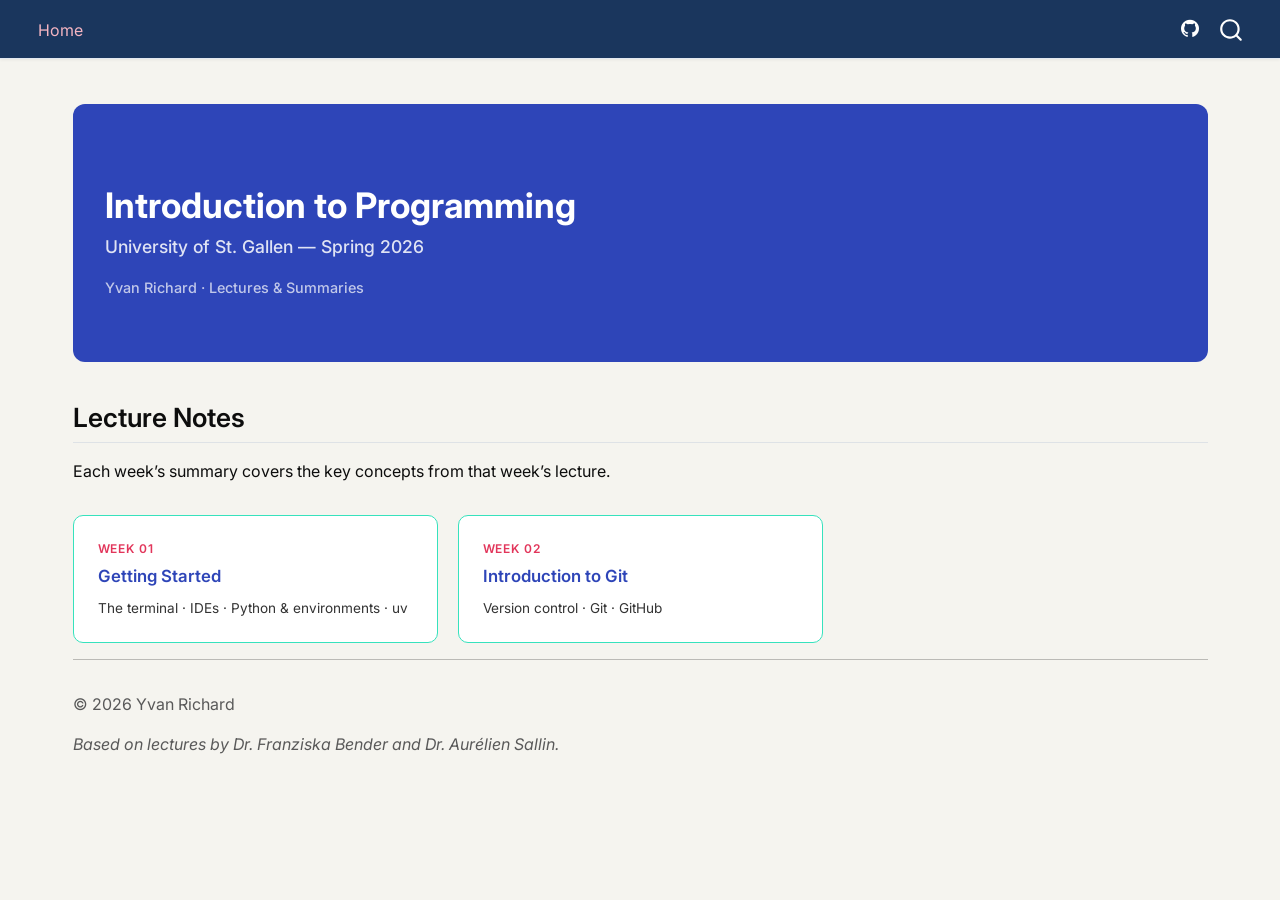
==== docs/index.html @ f4c9ec41 "quarto render" ====
<!DOCTYPE html>
<html xmlns="http://www.w3.org/1999/xhtml" lang="en" xml:lang="en"><head>

<meta charset="utf-8">
<meta name="generator" content="quarto-1.8.27">

<meta name="viewport" content="width=device-width, initial-scale=1.0, user-scalable=yes">


<title>index</title>
<style>
code{white-space: pre-wrap;}
span.smallcaps{font-variant: small-caps;}
div.columns{display: flex; gap: min(4vw, 1.5em);}
div.column{flex: auto; overflow-x: auto;}
div.hanging-indent{margin-left: 1.5em; text-indent: -1.5em;}
ul.task-list{list-style: none;}
ul.task-list li input[type="checkbox"] {
  width: 0.8em;
  margin: 0 0.8em 0.2em -1em; /* quarto-specific, see https://github.com/quarto-dev/quarto-cli/issues/4556 */ 
  vertical-align: middle;
}
</style>


<script src="site_libs/quarto-nav/quarto-nav.js"></script>
<script src="site_libs/quarto-nav/headroom.min.js"></script>
<script src="site_libs/clipboard/clipboard.min.js"></script>
<script src="site_libs/quarto-search/autocomplete.umd.js"></script>
<script src="site_libs/quarto-search/fuse.min.js"></script>
<script src="site_libs/quarto-search/quarto-search.js"></script>
<meta name="quarto:offset" content="./">
<script src="site_libs/quarto-html/quarto.js" type="module"></script>
<script src="site_libs/quarto-html/tabsets/tabsets.js" type="module"></script>
<script src="site_libs/quarto-html/axe/axe-check.js" type="module"></script>
<script src="site_libs/quarto-html/popper.min.js"></script>
<script src="site_libs/quarto-html/tippy.umd.min.js"></script>
<script src="site_libs/quarto-html/anchor.min.js"></script>
<link href="site_libs/quarto-html/tippy.css" rel="stylesheet">
<link href="site_libs/quarto-html/quarto-syntax-highlighting-8b4baf804e461d9b72633f0de59a0cac.css" rel="stylesheet" id="quarto-text-highlighting-styles">
<script src="site_libs/bootstrap/bootstrap.min.js"></script>
<link href="site_libs/bootstrap/bootstrap-icons.css" rel="stylesheet">
<link href="site_libs/bootstrap/bootstrap-b1010f415b9c85e6efbf73f098e0bb0a.min.css" rel="stylesheet" append-hash="true" id="quarto-bootstrap" data-mode="light">
<script id="quarto-search-options" type="application/json">{
  "location": "navbar",
  "copy-button": false,
  "collapse-after": 3,
  "panel-placement": "end",
  "type": "overlay",
  "limit": 50,
  "keyboard-shortcut": [
    "f",
    "/",
    "s"
  ],
  "show-item-context": false,
  "language": {
    "search-no-results-text": "No results",
    "search-matching-documents-text": "matching documents",
    "search-copy-link-title": "Copy link to search",
    "search-hide-matches-text": "Hide additional matches",
    "search-more-match-text": "more match in this document",
    "search-more-matches-text": "more matches in this document",
    "search-clear-button-title": "Clear",
    "search-text-placeholder": "",
    "search-detached-cancel-button-title": "Cancel",
    "search-submit-button-title": "Submit",
    "search-label": "Search"
  }
}</script>


</head>

<body class="nav-fixed quarto-light">

<div id="quarto-search-results"></div>
  <header id="quarto-header" class="headroom fixed-top">
    <nav class="navbar navbar-expand-lg " data-bs-theme="dark">
      <div class="navbar-container container-fluid">
            <div id="quarto-search" class="" title="Search"></div>
          <button class="navbar-toggler" type="button" data-bs-toggle="collapse" data-bs-target="#navbarCollapse" aria-controls="navbarCollapse" role="menu" aria-expanded="false" aria-label="Toggle navigation" onclick="if (window.quartoToggleHeadroom) { window.quartoToggleHeadroom(); }">
  <span class="navbar-toggler-icon"></span>
</button>
          <div class="collapse navbar-collapse" id="navbarCollapse">
            <ul class="navbar-nav navbar-nav-scroll me-auto">
  <li class="nav-item">
    <a class="nav-link active" href="./index.html" aria-current="page"> 
<span class="menu-text">Home</span></a>
  </li>  
</ul>
            <ul class="navbar-nav navbar-nav-scroll ms-auto">
  <li class="nav-item compact">
    <a class="nav-link" href="https://github.com/YVYX04/intro_to_programming"> <i class="bi bi-github" role="img" aria-label="GitHub">
</i> 
<span class="menu-text"></span></a>
  </li>  
</ul>
          </div> <!-- /navcollapse -->
            <div class="quarto-navbar-tools">
</div>
      </div> <!-- /container-fluid -->
    </nav>
</header>
<!-- content -->
<div id="quarto-content" class="quarto-container page-columns page-rows-contents page-layout-full page-navbar">
<!-- sidebar -->
<!-- margin-sidebar -->
    
<!-- main -->
<main class="content column-page" id="quarto-document-content"><header id="title-block-header" class="quarto-title-block"></header>




<section id="introduction-to-programming" class="level1 course-hero">
<h1>Introduction to Programming</h1>
<div class="subtitle">
<p>University of St.&nbsp;Gallen — Spring 2026</p>
</div>
<div class="meta">
<p>Yvan Richard · Lectures &amp; Summaries</p>
</div>
</section>
<section id="lecture-notes" class="level2">
<h2 class="anchored" data-anchor-id="lecture-notes">Lecture Notes</h2>
<p>Each week’s summary covers the key concepts from that week’s lecture.</p>
<div class="lecture-grid">
<p><a class="lecture-card" href="lectures/week_01/summary_01.html"> <span class="week-label">Week 01</span> <span class="week-title">Getting Started</span> <span class="week-topics">The terminal · IDEs · Python &amp; environments · uv</span> </a> <a class="lecture-card" href="lectures/week_02/summary_02.html"> <span class="week-label">Week 02</span> <span class="week-title">Introduction to Git</span> <span class="week-topics">Version control · Git · GitHub</span> </a></p>
</div>
<hr>
<div style="font-size: 1rem; color: #595959; margin-top: 2rem;">
<p>© 2026 Yvan Richard</p>
<p><em>Based on lectures by Dr.&nbsp;Franziska Bender and Dr.&nbsp;Aurélien Sallin.</em></p>
</div>


</section>

</main> <!-- /main -->
<script id="quarto-html-after-body" type="application/javascript">
  window.document.addEventListener("DOMContentLoaded", function (event) {
    const icon = "";
    const anchorJS = new window.AnchorJS();
    anchorJS.options = {
      placement: 'right',
      icon: icon
    };
    anchorJS.add('.anchored');
    const isCodeAnnotation = (el) => {
      for (const clz of el.classList) {
        if (clz.startsWith('code-annotation-')) {                     
          return true;
        }
      }
      return false;
    }
    const onCopySuccess = function(e) {
      // button target
      const button = e.trigger;
      // don't keep focus
      button.blur();
      // flash "checked"
      button.classList.add('code-copy-button-checked');
      var currentTitle = button.getAttribute("title");
      button.setAttribute("title", "Copied!");
      let tooltip;
      if (window.bootstrap) {
        button.setAttribute("data-bs-toggle", "tooltip");
        button.setAttribute("data-bs-placement", "left");
        button.setAttribute("data-bs-title", "Copied!");
        tooltip = new bootstrap.Tooltip(button, 
          { trigger: "manual", 
            customClass: "code-copy-button-tooltip",
            offset: [0, -8]});
        tooltip.show();    
      }
      setTimeout(function() {
        if (tooltip) {
          tooltip.hide();
          button.removeAttribute("data-bs-title");
          button.removeAttribute("data-bs-toggle");
          button.removeAttribute("data-bs-placement");
        }
        button.setAttribute("title", currentTitle);
        button.classList.remove('code-copy-button-checked');
      }, 1000);
      // clear code selection
      e.clearSelection();
    }
    const getTextToCopy = function(trigger) {
      const outerScaffold = trigger.parentElement.cloneNode(true);
      const codeEl = outerScaffold.querySelector('code');
      for (const childEl of codeEl.children) {
        if (isCodeAnnotation(childEl)) {
          childEl.remove();
        }
      }
      return codeEl.innerText;
    }
    const clipboard = new window.ClipboardJS('.code-copy-button:not([data-in-quarto-modal])', {
      text: getTextToCopy
    });
    clipboard.on('success', onCopySuccess);
    if (window.document.getElementById('quarto-embedded-source-code-modal')) {
      const clipboardModal = new window.ClipboardJS('.code-copy-button[data-in-quarto-modal]', {
        text: getTextToCopy,
        container: window.document.getElementById('quarto-embedded-source-code-modal')
      });
      clipboardModal.on('success', onCopySuccess);
    }
      var localhostRegex = new RegExp(/^(?:http|https):\/\/localhost\:?[0-9]*\//);
      var mailtoRegex = new RegExp(/^mailto:/);
        var filterRegex = new RegExp('/' + window.location.host + '/');
      var isInternal = (href) => {
          return filterRegex.test(href) || localhostRegex.test(href) || mailtoRegex.test(href);
      }
      // Inspect non-navigation links and adorn them if external
     var links = window.document.querySelectorAll('a[href]:not(.nav-link):not(.navbar-brand):not(.toc-action):not(.sidebar-link):not(.sidebar-item-toggle):not(.pagination-link):not(.no-external):not([aria-hidden]):not(.dropdown-item):not(.quarto-navigation-tool):not(.about-link)');
      for (var i=0; i<links.length; i++) {
        const link = links[i];
        if (!isInternal(link.href)) {
          // undo the damage that might have been done by quarto-nav.js in the case of
          // links that we want to consider external
          if (link.dataset.originalHref !== undefined) {
            link.href = link.dataset.originalHref;
          }
        }
      }
    function tippyHover(el, contentFn, onTriggerFn, onUntriggerFn) {
      const config = {
        allowHTML: true,
        maxWidth: 500,
        delay: 100,
        arrow: false,
        appendTo: function(el) {
            return el.parentElement;
        },
        interactive: true,
        interactiveBorder: 10,
        theme: 'quarto',
        placement: 'bottom-start',
      };
      if (contentFn) {
        config.content = contentFn;
      }
      if (onTriggerFn) {
        config.onTrigger = onTriggerFn;
      }
      if (onUntriggerFn) {
        config.onUntrigger = onUntriggerFn;
      }
      window.tippy(el, config); 
    }
    const noterefs = window.document.querySelectorAll('a[role="doc-noteref"]');
    for (var i=0; i<noterefs.length; i++) {
      const ref = noterefs[i];
      tippyHover(ref, function() {
        // use id or data attribute instead here
        let href = ref.getAttribute('data-footnote-href') || ref.getAttribute('href');
        try { href = new URL(href).hash; } catch {}
        const id = href.replace(/^#\/?/, "");
        const note = window.document.getElementById(id);
        if (note) {
          return note.innerHTML;
        } else {
          return "";
        }
      });
    }
    const xrefs = window.document.querySelectorAll('a.quarto-xref');
    const processXRef = (id, note) => {
      // Strip column container classes
      const stripColumnClz = (el) => {
        el.classList.remove("page-full", "page-columns");
        if (el.children) {
          for (const child of el.children) {
            stripColumnClz(child);
          }
        }
      }
      stripColumnClz(note)
      if (id === null || id.startsWith('sec-')) {
        // Special case sections, only their first couple elements
        const container = document.createElement("div");
        if (note.children && note.children.length > 2) {
          container.appendChild(note.children[0].cloneNode(true));
          for (let i = 1; i < note.children.length; i++) {
            const child = note.children[i];
            if (child.tagName === "P" && child.innerText === "") {
              continue;
            } else {
              container.appendChild(child.cloneNode(true));
              break;
            }
          }
          if (window.Quarto?.typesetMath) {
            window.Quarto.typesetMath(container);
          }
          return container.innerHTML
        } else {
          if (window.Quarto?.typesetMath) {
            window.Quarto.typesetMath(note);
          }
          return note.innerHTML;
        }
      } else {
        // Remove any anchor links if they are present
        const anchorLink = note.querySelector('a.anchorjs-link');
        if (anchorLink) {
          anchorLink.remove();
        }
        if (window.Quarto?.typesetMath) {
          window.Quarto.typesetMath(note);
        }
        if (note.classList.contains("callout")) {
          return note.outerHTML;
        } else {
          return note.innerHTML;
        }
      }
    }
    for (var i=0; i<xrefs.length; i++) {
      const xref = xrefs[i];
      tippyHover(xref, undefined, function(instance) {
        instance.disable();
        let url = xref.getAttribute('href');
        let hash = undefined; 
        if (url.startsWith('#')) {
          hash = url;
        } else {
          try { hash = new URL(url).hash; } catch {}
        }
        if (hash) {
          const id = hash.replace(/^#\/?/, "");
          const note = window.document.getElementById(id);
          if (note !== null) {
            try {
              const html = processXRef(id, note.cloneNode(true));
              instance.setContent(html);
            } finally {
              instance.enable();
              instance.show();
            }
          } else {
            // See if we can fetch this
            fetch(url.split('#')[0])
            .then(res => res.text())
            .then(html => {
              const parser = new DOMParser();
              const htmlDoc = parser.parseFromString(html, "text/html");
              const note = htmlDoc.getElementById(id);
              if (note !== null) {
                const html = processXRef(id, note);
                instance.setContent(html);
              } 
            }).finally(() => {
              instance.enable();
              instance.show();
            });
          }
        } else {
          // See if we can fetch a full url (with no hash to target)
          // This is a special case and we should probably do some content thinning / targeting
          fetch(url)
          .then(res => res.text())
          .then(html => {
            const parser = new DOMParser();
            const htmlDoc = parser.parseFromString(html, "text/html");
            const note = htmlDoc.querySelector('main.content');
            if (note !== null) {
              // This should only happen for chapter cross references
              // (since there is no id in the URL)
              // remove the first header
              if (note.children.length > 0 && note.children[0].tagName === "HEADER") {
                note.children[0].remove();
              }
              const html = processXRef(null, note);
              instance.setContent(html);
            } 
          }).finally(() => {
            instance.enable();
            instance.show();
          });
        }
      }, function(instance) {
      });
    }
        let selectedAnnoteEl;
        const selectorForAnnotation = ( cell, annotation) => {
          let cellAttr = 'data-code-cell="' + cell + '"';
          let lineAttr = 'data-code-annotation="' +  annotation + '"';
          const selector = 'span[' + cellAttr + '][' + lineAttr + ']';
          return selector;
        }
        const selectCodeLines = (annoteEl) => {
          const doc = window.document;
          const targetCell = annoteEl.getAttribute("data-target-cell");
          const targetAnnotation = annoteEl.getAttribute("data-target-annotation");
          const annoteSpan = window.document.querySelector(selectorForAnnotation(targetCell, targetAnnotation));
          const lines = annoteSpan.getAttribute("data-code-lines").split(",");
          const lineIds = lines.map((line) => {
            return targetCell + "-" + line;
          })
          let top = null;
          let height = null;
          let parent = null;
          if (lineIds.length > 0) {
              //compute the position of the single el (top and bottom and make a div)
              const el = window.document.getElementById(lineIds[0]);
              top = el.offsetTop;
              height = el.offsetHeight;
              parent = el.parentElement.parentElement;
            if (lineIds.length > 1) {
              const lastEl = window.document.getElementById(lineIds[lineIds.length - 1]);
              const bottom = lastEl.offsetTop + lastEl.offsetHeight;
              height = bottom - top;
            }
            if (top !== null && height !== null && parent !== null) {
              // cook up a div (if necessary) and position it 
              let div = window.document.getElementById("code-annotation-line-highlight");
              if (div === null) {
                div = window.document.createElement("div");
                div.setAttribute("id", "code-annotation-line-highlight");
                div.style.position = 'absolute';
                parent.appendChild(div);
              }
              div.style.top = top - 2 + "px";
              div.style.height = height + 4 + "px";
              div.style.left = 0;
              let gutterDiv = window.document.getElementById("code-annotation-line-highlight-gutter");
              if (gutterDiv === null) {
                gutterDiv = window.document.createElement("div");
                gutterDiv.setAttribute("id", "code-annotation-line-highlight-gutter");
                gutterDiv.style.position = 'absolute';
                const codeCell = window.document.getElementById(targetCell);
                const gutter = codeCell.querySelector('.code-annotation-gutter');
                gutter.appendChild(gutterDiv);
              }
              gutterDiv.style.top = top - 2 + "px";
              gutterDiv.style.height = height + 4 + "px";
            }
            selectedAnnoteEl = annoteEl;
          }
        };
        const unselectCodeLines = () => {
          const elementsIds = ["code-annotation-line-highlight", "code-annotation-line-highlight-gutter"];
          elementsIds.forEach((elId) => {
            const div = window.document.getElementById(elId);
            if (div) {
              div.remove();
            }
          });
          selectedAnnoteEl = undefined;
        };
          // Handle positioning of the toggle
      window.addEventListener(
        "resize",
        throttle(() => {
          elRect = undefined;
          if (selectedAnnoteEl) {
            selectCodeLines(selectedAnnoteEl);
          }
        }, 10)
      );
      function throttle(fn, ms) {
      let throttle = false;
      let timer;
        return (...args) => {
          if(!throttle) { // first call gets through
              fn.apply(this, args);
              throttle = true;
          } else { // all the others get throttled
              if(timer) clearTimeout(timer); // cancel #2
              timer = setTimeout(() => {
                fn.apply(this, args);
                timer = throttle = false;
              }, ms);
          }
        };
      }
        // Attach click handler to the DT
        const annoteDls = window.document.querySelectorAll('dt[data-target-cell]');
        for (const annoteDlNode of annoteDls) {
          annoteDlNode.addEventListener('click', (event) => {
            const clickedEl = event.target;
            if (clickedEl !== selectedAnnoteEl) {
              unselectCodeLines();
              const activeEl = window.document.querySelector('dt[data-target-cell].code-annotation-active');
              if (activeEl) {
                activeEl.classList.remove('code-annotation-active');
              }
              selectCodeLines(clickedEl);
              clickedEl.classList.add('code-annotation-active');
            } else {
              // Unselect the line
              unselectCodeLines();
              clickedEl.classList.remove('code-annotation-active');
            }
          });
        }
    const findCites = (el) => {
      const parentEl = el.parentElement;
      if (parentEl) {
        const cites = parentEl.dataset.cites;
        if (cites) {
          return {
            el,
            cites: cites.split(' ')
          };
        } else {
          return findCites(el.parentElement)
        }
      } else {
        return undefined;
      }
    };
    var bibliorefs = window.document.querySelectorAll('a[role="doc-biblioref"]');
    for (var i=0; i<bibliorefs.length; i++) {
      const ref = bibliorefs[i];
      const citeInfo = findCites(ref);
      if (citeInfo) {
        tippyHover(citeInfo.el, function() {
          var popup = window.document.createElement('div');
          citeInfo.cites.forEach(function(cite) {
            var citeDiv = window.document.createElement('div');
            citeDiv.classList.add('hanging-indent');
            citeDiv.classList.add('csl-entry');
            var biblioDiv = window.document.getElementById('ref-' + cite);
            if (biblioDiv) {
              citeDiv.innerHTML = biblioDiv.innerHTML;
            }
            popup.appendChild(citeDiv);
          });
          return popup.innerHTML;
        });
      }
    }
  });
  </script>
</div> <!-- /content -->




</body></html>
---- docs/site_libs/quarto-html/tippy.css ----
.tippy-box[data-animation=fade][data-state=hidden]{opacity:0}[data-tippy-root]{max-width:calc(100vw - 10px)}.tippy-box{position:relative;background-color:#333;color:#fff;border-radius:4px;font-size:14px;line-height:1.4;white-space:normal;outline:0;transition-property:transform,visibility,opacity}.tippy-box[data-placement^=top]>.tippy-arrow{bottom:0}.tippy-box[data-placement^=top]>.tippy-arrow:before{bottom:-7px;left:0;border-width:8px 8px 0;border-top-color:initial;transform-origin:center top}.tippy-box[data-placement^=bottom]>.tippy-arrow{top:0}.tippy-box[data-placement^=bottom]>.tippy-arrow:before{top:-7px;left:0;border-width:0 8px 8px;border-bottom-color:initial;transform-origin:center bottom}.tippy-box[data-placement^=left]>.tippy-arrow{right:0}.tippy-box[data-placement^=left]>.tippy-arrow:before{border-width:8px 0 8px 8px;border-left-color:initial;right:-7px;transform-origin:center left}.tippy-box[data-placement^=right]>.tippy-arrow{left:0}.tippy-box[data-placement^=right]>.tippy-arrow:before{left:-7px;border-width:8px 8px 8px 0;border-right-color:initial;transform-origin:center right}.tippy-box[data-inertia][data-state=visible]{transition-timing-function:cubic-bezier(.54,1.5,.38,1.11)}.tippy-arrow{width:16px;height:16px;color:#333}.tippy-arrow:before{content:"";position:absolute;border-color:transparent;border-style:solid}.tippy-content{position:relative;padding:5px 9px;z-index:1}
---- docs/site_libs/quarto-html/quarto-syntax-highlighting-8b4baf804e461d9b72633f0de59a0cac.css ----
/* quarto syntax highlight colors */
:root {
  --quarto-hl-al-color: #ff5555;
  --quarto-hl-an-color: #6a737d;
  --quarto-hl-at-color: #d73a49;
  --quarto-hl-bn-color: #005cc5;
  --quarto-hl-bu-color: #d73a49;
  --quarto-hl-ch-color: #032f62;
  --quarto-hl-co-color: #6a737d;
  --quarto-hl-cv-color: #6a737d;
  --quarto-hl-cn-color: #005cc5;
  --quarto-hl-cf-color: #d73a49;
  --quarto-hl-dt-color: #d73a49;
  --quarto-hl-dv-color: #005cc5;
  --quarto-hl-do-color: #6a737d;
  --quarto-hl-er-color: #ff5555;
  --quarto-hl-ex-color: #d73a49;
  --quarto-hl-fl-color: #005cc5;
  --quarto-hl-fu-color: #6f42c1;
  --quarto-hl-im-color: #032f62;
  --quarto-hl-in-color: #6a737d;
  --quarto-hl-kw-color: #d73a49;
  --quarto-hl-op-color: #24292e;
  --quarto-hl-pp-color: #d73a49;
  --quarto-hl-re-color: #6a737d;
  --quarto-hl-sc-color: #005cc5;
  --quarto-hl-ss-color: #032f62;
  --quarto-hl-st-color: #032f62;
  --quarto-hl-va-color: #e36209;
  --quarto-hl-vs-color: #032f62;
  --quarto-hl-wa-color: #ff5555;
}

/* other quarto variables */
:root {
  --quarto-font-monospace: SFMono-Regular, Menlo, Monaco, Consolas, "Liberation Mono", "Courier New", monospace;
}

/* syntax highlight based on Pandoc's rules */
pre > code.sourceCode > span {
  color: #24292e;
}

code.sourceCode > span {
  color: #24292e;
}

div.sourceCode,
div.sourceCode pre.sourceCode {
  color: #24292e;
}

/* Normal */
code span {
  color: #24292e;
}

/* Alert */
code span.al {
  font-weight: bold;
  color: #ff5555;
}

/* Annotation */
code span.an {
  color: #6a737d;
}

/* Attribute */
code span.at {
  color: #d73a49;
}

/* BaseN */
code span.bn {
  color: #005cc5;
}

/* BuiltIn */
code span.bu {
  color: #d73a49;
}

/* ControlFlow */
code span.cf {
  color: #d73a49;
}

/* Char */
code span.ch {
  color: #032f62;
}

/* Constant */
code span.cn {
  color: #005cc5;
}

/* Comment */
code span.co {
  color: #6a737d;
}

/* CommentVar */
code span.cv {
  color: #6a737d;
}

/* Documentation */
code span.do {
  color: #6a737d;
}

/* DataType */
code span.dt {
  color: #d73a49;
}

/* DecVal */
code span.dv {
  color: #005cc5;
}

/* Error */
code span.er {
  color: #ff5555;
  text-decoration: underline;
}

/* Extension */
code span.ex {
  font-weight: bold;
  color: #d73a49;
}

/* Float */
code span.fl {
  color: #005cc5;
}

/* Function */
code span.fu {
  color: #6f42c1;
}

/* Import */
code span.im {
  color: #032f62;
}

/* Information */
code span.in {
  color: #6a737d;
}

/* Keyword */
code span.kw {
  color: #d73a49;
}

/* Operator */
code span.op {
  color: #24292e;
}

/* Preprocessor */
code span.pp {
  color: #d73a49;
}

/* RegionMarker */
code span.re {
  color: #6a737d;
}

/* SpecialChar */
code span.sc {
  color: #005cc5;
}

/* SpecialString */
code span.ss {
  color: #032f62;
}

/* String */
code span.st {
  color: #032f62;
}

/* Variable */
code span.va {
  color: #e36209;
}

/* VerbatimString */
code span.vs {
  color: #032f62;
}

/* Warning */
code span.wa {
  color: #ff5555;
}

.prevent-inlining {
  content: "</";
}

/*# sourceMappingURL=d5869c7ef605691dccb382f9093b1d67.css.map */
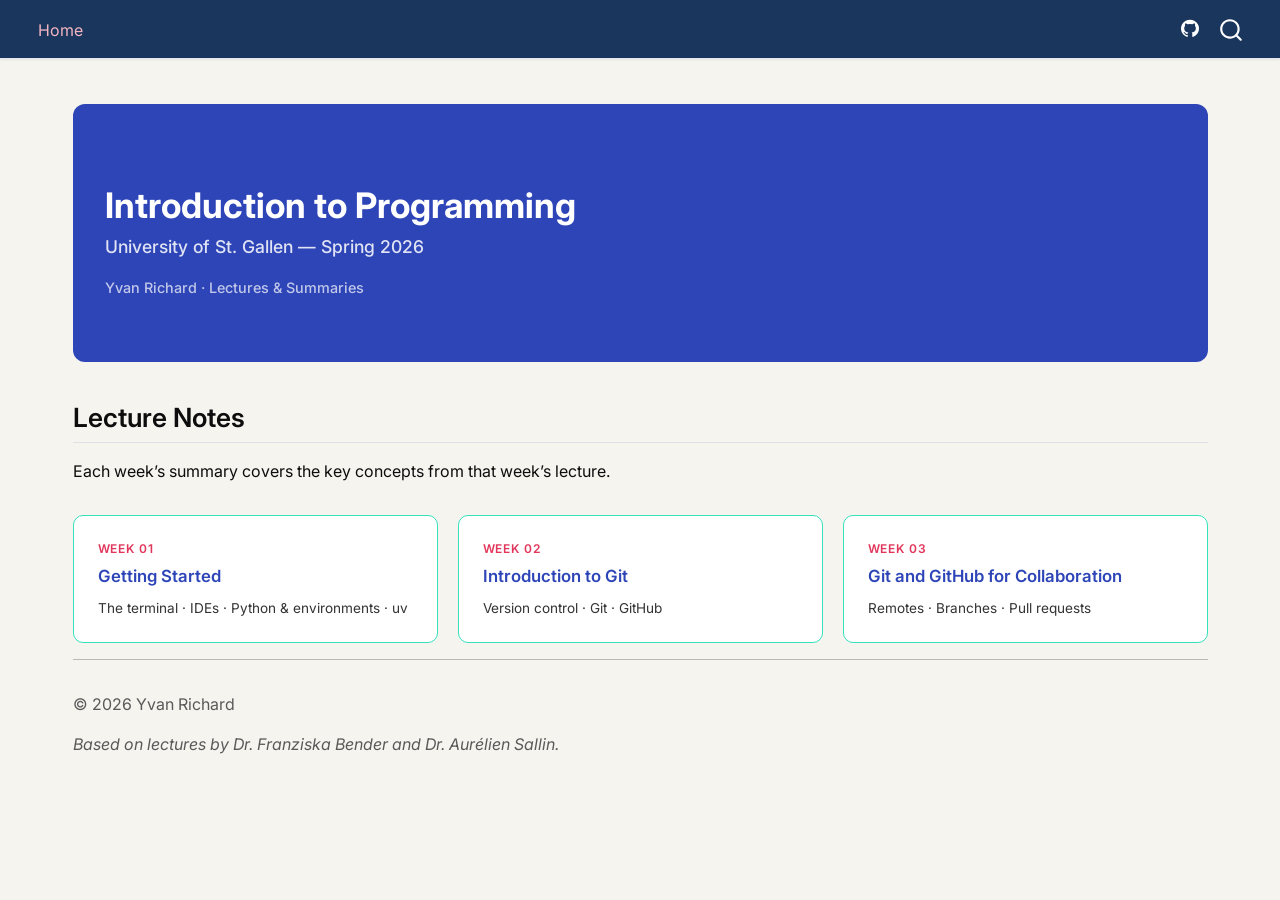
==== commit ecb5ee3f: "summary week 03" ====
--- a/docs/index.html
+++ b/docs/index.html
@@ -126,7 +126,7 @@
 <h2 class="anchored" data-anchor-id="lecture-notes">Lecture Notes</h2>
 <p>Each week’s summary covers the key concepts from that week’s lecture.</p>
 <div class="lecture-grid">
-<p><a class="lecture-card" href="lectures/week_01/summary_01.html"> <span class="week-label">Week 01</span> <span class="week-title">Getting Started</span> <span class="week-topics">The terminal · IDEs · Python &amp; environments · uv</span> </a> <a class="lecture-card" href="lectures/week_02/summary_02.html"> <span class="week-label">Week 02</span> <span class="week-title">Introduction to Git</span> <span class="week-topics">Version control · Git · GitHub</span> </a></p>
+<p><a class="lecture-card" href="lectures/week_01/summary_01.html"> <span class="week-label">Week 01</span> <span class="week-title">Getting Started</span> <span class="week-topics">The terminal · IDEs · Python &amp; environments · uv</span> </a> <a class="lecture-card" href="lectures/week_02/summary_02.html"> <span class="week-label">Week 02</span> <span class="week-title">Introduction to Git</span> <span class="week-topics">Version control · Git · GitHub</span> </a> <a class="lecture-card" href="lectures/week_03/summary_03.html"> <span class="week-label">Week 03</span> <span class="week-title">Git and GitHub for Collaboration</span> <span class="week-topics">Remotes · Branches · Pull requests</span> </a></p>
 </div>
 <hr>
 <div style="font-size: 1rem; color: #595959; margin-top: 2rem;">
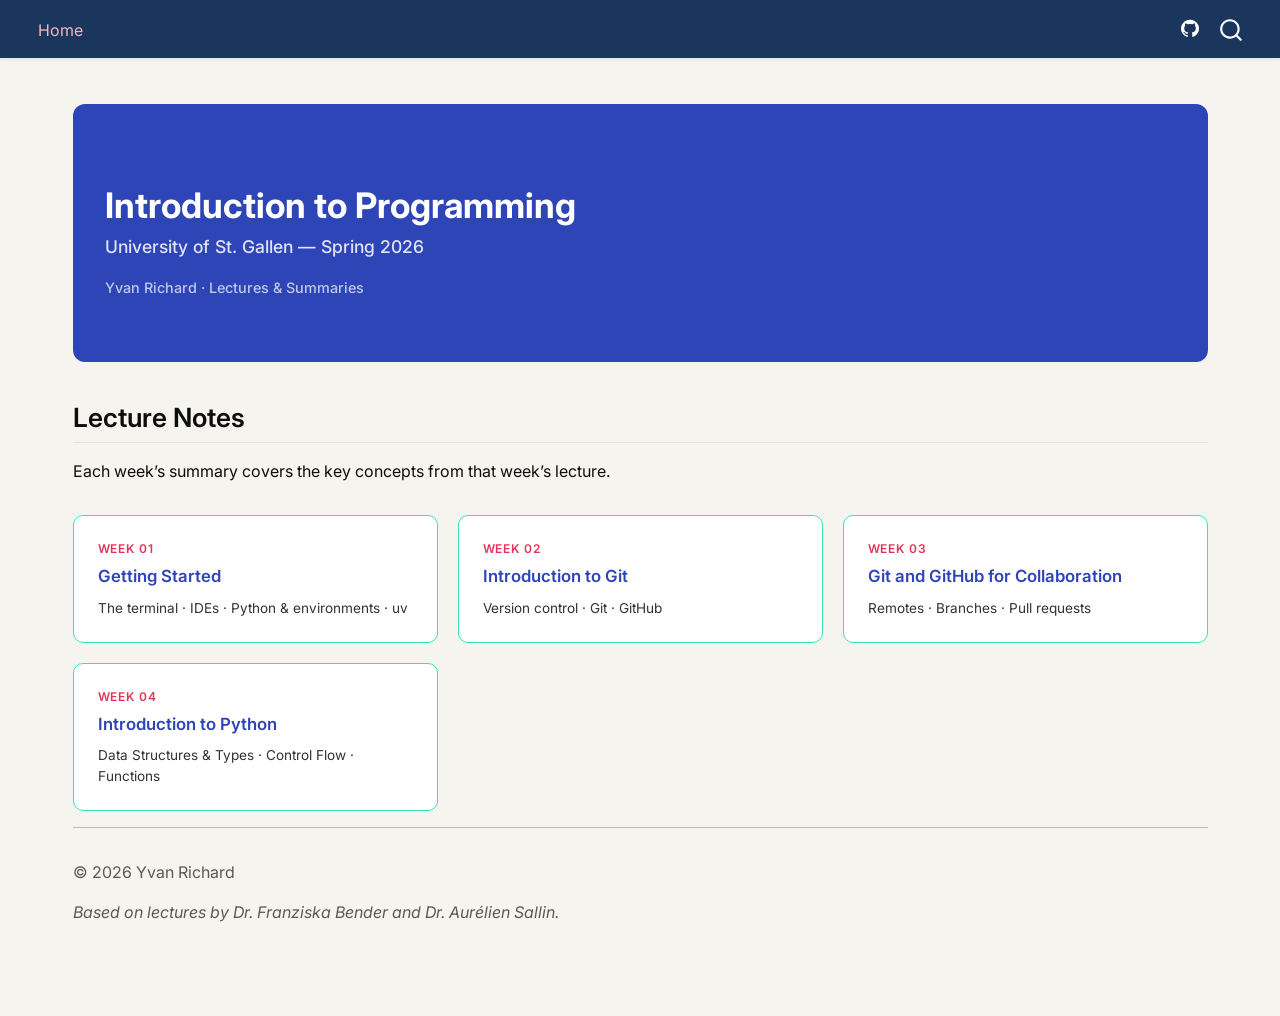
==== commit c6b15196: "started summary week 04" ====
--- a/docs/index.html
+++ b/docs/index.html
@@ -126,7 +126,7 @@
 <h2 class="anchored" data-anchor-id="lecture-notes">Lecture Notes</h2>
 <p>Each week’s summary covers the key concepts from that week’s lecture.</p>
 <div class="lecture-grid">
-<p><a class="lecture-card" href="lectures/week_01/summary_01.html"> <span class="week-label">Week 01</span> <span class="week-title">Getting Started</span> <span class="week-topics">The terminal · IDEs · Python &amp; environments · uv</span> </a> <a class="lecture-card" href="lectures/week_02/summary_02.html"> <span class="week-label">Week 02</span> <span class="week-title">Introduction to Git</span> <span class="week-topics">Version control · Git · GitHub</span> </a> <a class="lecture-card" href="lectures/week_03/summary_03.html"> <span class="week-label">Week 03</span> <span class="week-title">Git and GitHub for Collaboration</span> <span class="week-topics">Remotes · Branches · Pull requests</span> </a></p>
+<p><a class="lecture-card" href="lectures/week_01/summary_01.html"> <span class="week-label">Week 01</span> <span class="week-title">Getting Started</span> <span class="week-topics">The terminal · IDEs · Python &amp; environments · uv</span> </a> <a class="lecture-card" href="lectures/week_02/summary_02.html"> <span class="week-label">Week 02</span> <span class="week-title">Introduction to Git</span> <span class="week-topics">Version control · Git · GitHub</span> </a> <a class="lecture-card" href="lectures/week_03/summary_03.html"> <span class="week-label">Week 03</span> <span class="week-title">Git and GitHub for Collaboration</span> <span class="week-topics">Remotes · Branches · Pull requests</span> </a> <a class="lecture-card" href="lectures/week_04/summary_04.html"> <span class="week-label">Week 04</span> <span class="week-title">Introduction to Python</span> <span class="week-topics">Data Structures &amp; Types · Control Flow · Functions</span> </a></p>
 </div>
 <hr>
 <div style="font-size: 1rem; color: #595959; margin-top: 2rem;">
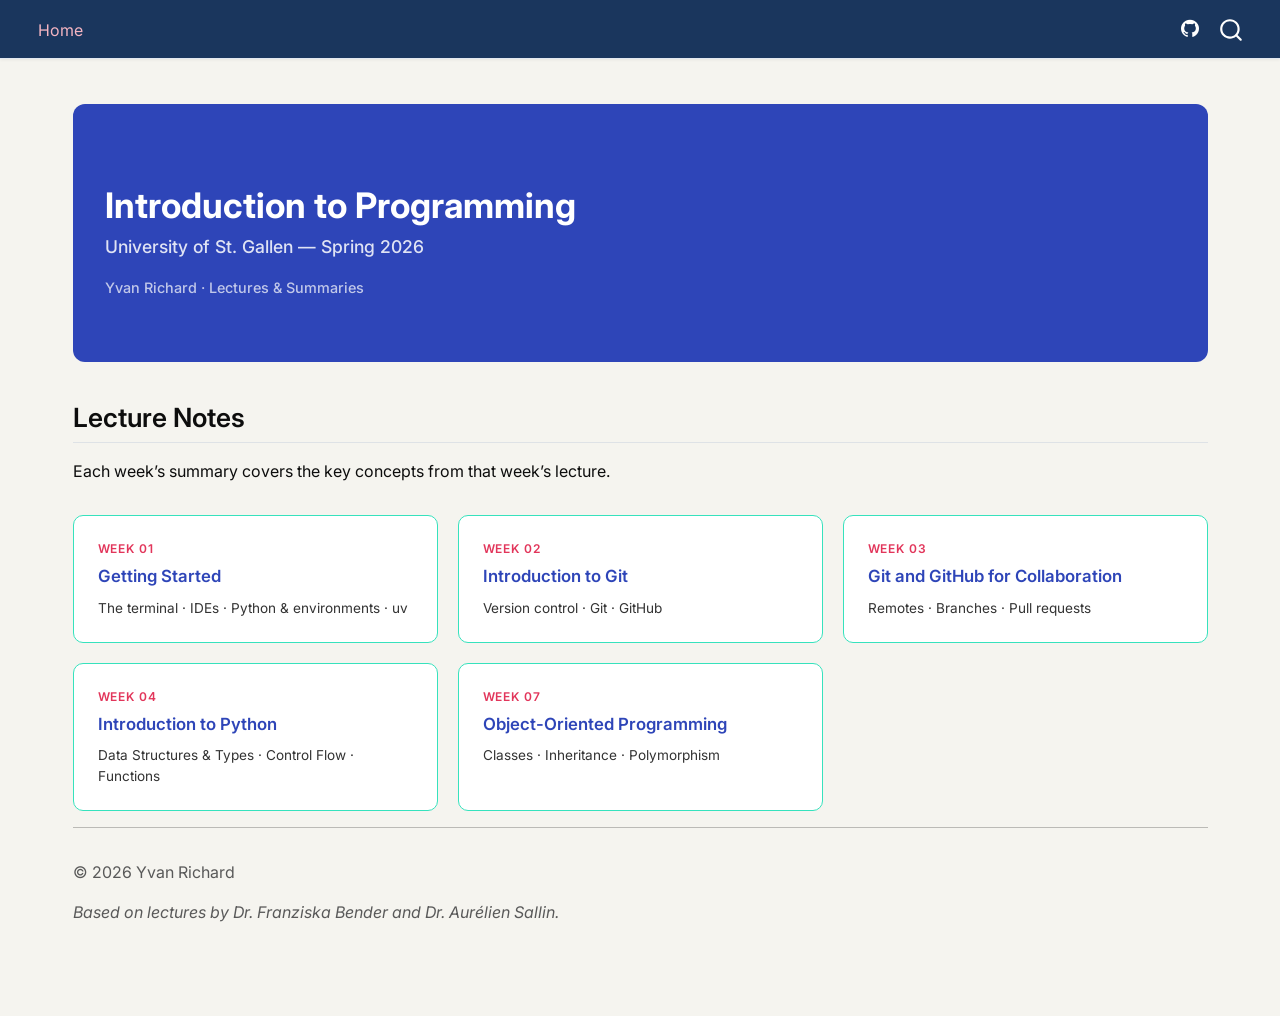
==== commit 014f32d8: "summary week 07" ====
--- a/docs/index.html
+++ b/docs/index.html
@@ -126,7 +126,7 @@
 <h2 class="anchored" data-anchor-id="lecture-notes">Lecture Notes</h2>
 <p>Each week’s summary covers the key concepts from that week’s lecture.</p>
 <div class="lecture-grid">
-<p><a class="lecture-card" href="lectures/week_01/summary_01.html"> <span class="week-label">Week 01</span> <span class="week-title">Getting Started</span> <span class="week-topics">The terminal · IDEs · Python &amp; environments · uv</span> </a> <a class="lecture-card" href="lectures/week_02/summary_02.html"> <span class="week-label">Week 02</span> <span class="week-title">Introduction to Git</span> <span class="week-topics">Version control · Git · GitHub</span> </a> <a class="lecture-card" href="lectures/week_03/summary_03.html"> <span class="week-label">Week 03</span> <span class="week-title">Git and GitHub for Collaboration</span> <span class="week-topics">Remotes · Branches · Pull requests</span> </a> <a class="lecture-card" href="lectures/week_04/summary_04.html"> <span class="week-label">Week 04</span> <span class="week-title">Introduction to Python</span> <span class="week-topics">Data Structures &amp; Types · Control Flow · Functions</span> </a></p>
+<p><a class="lecture-card" href="lectures/week_01/summary_01.html"> <span class="week-label">Week 01</span> <span class="week-title">Getting Started</span> <span class="week-topics">The terminal · IDEs · Python &amp; environments · uv</span> </a> <a class="lecture-card" href="lectures/week_02/summary_02.html"> <span class="week-label">Week 02</span> <span class="week-title">Introduction to Git</span> <span class="week-topics">Version control · Git · GitHub</span> </a> <a class="lecture-card" href="lectures/week_03/summary_03.html"> <span class="week-label">Week 03</span> <span class="week-title">Git and GitHub for Collaboration</span> <span class="week-topics">Remotes · Branches · Pull requests</span> </a> <a class="lecture-card" href="lectures/week_04/summary_04.html"> <span class="week-label">Week 04</span> <span class="week-title">Introduction to Python</span> <span class="week-topics">Data Structures &amp; Types · Control Flow · Functions</span> </a> <a class="lecture-card" href="lectures/week_07/summary_07.html"> <span class="week-label">Week 07</span> <span class="week-title">Object-Oriented Programming</span> <span class="week-topics">Classes · Inheritance · Polymorphism</span> </a></p>
 </div>
 <hr>
 <div style="font-size: 1rem; color: #595959; margin-top: 2rem;">
